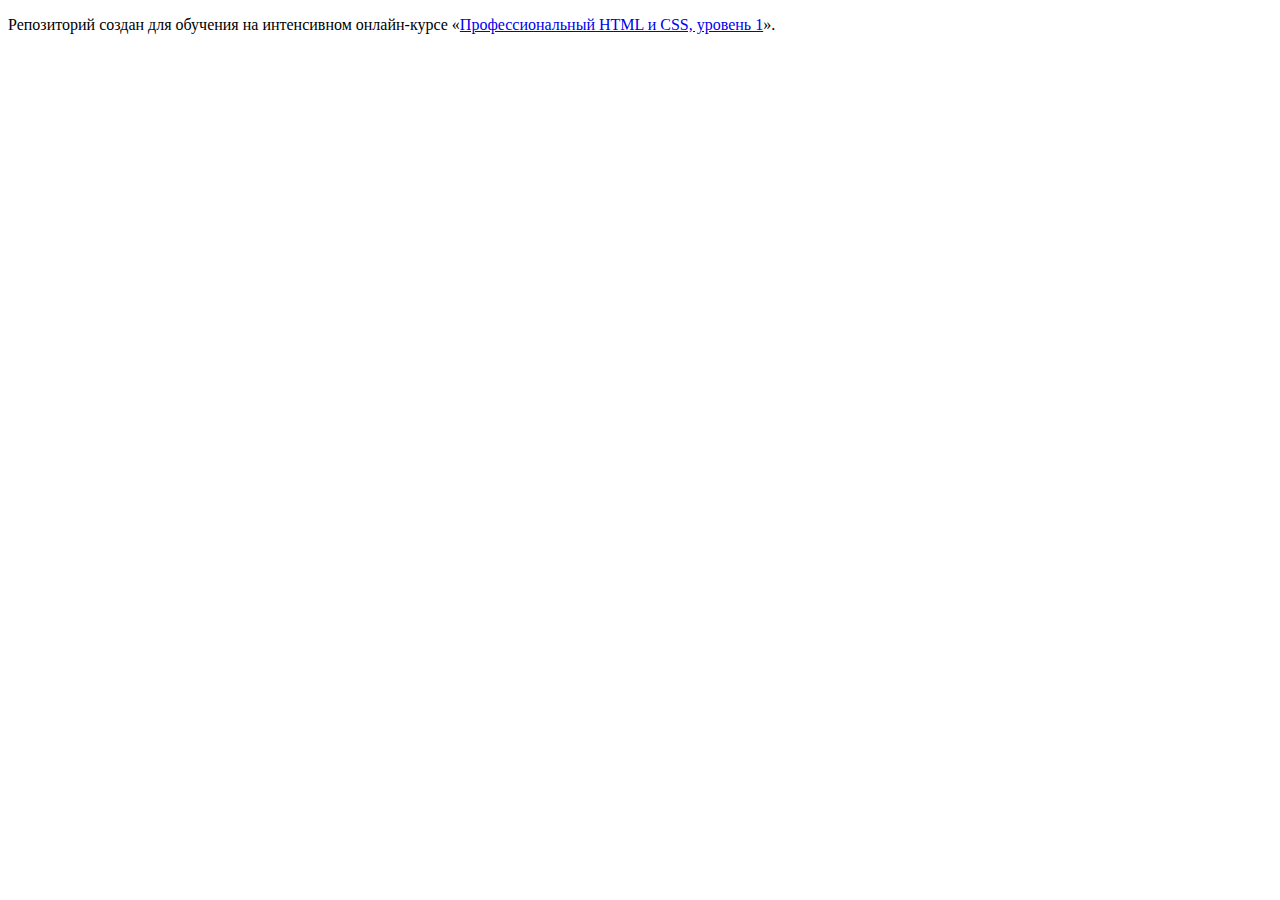
==== index.html @ 2c5495ec ":hatching_chick:" ====
<!DOCTYPE html>
<html lang="ru">
  <head>
    <meta charset="utf-8">
    <title>HTML Academy: Седона</title>
  </head>
  <body>

    <p>Репозиторий создан для обучения на интенсивном онлайн‑курсе «<a href="https://htmlacademy.ru/intensive/htmlcss">Профессиональный HTML и CSS, уровень 1</a>».</p>

  </body>
</html>
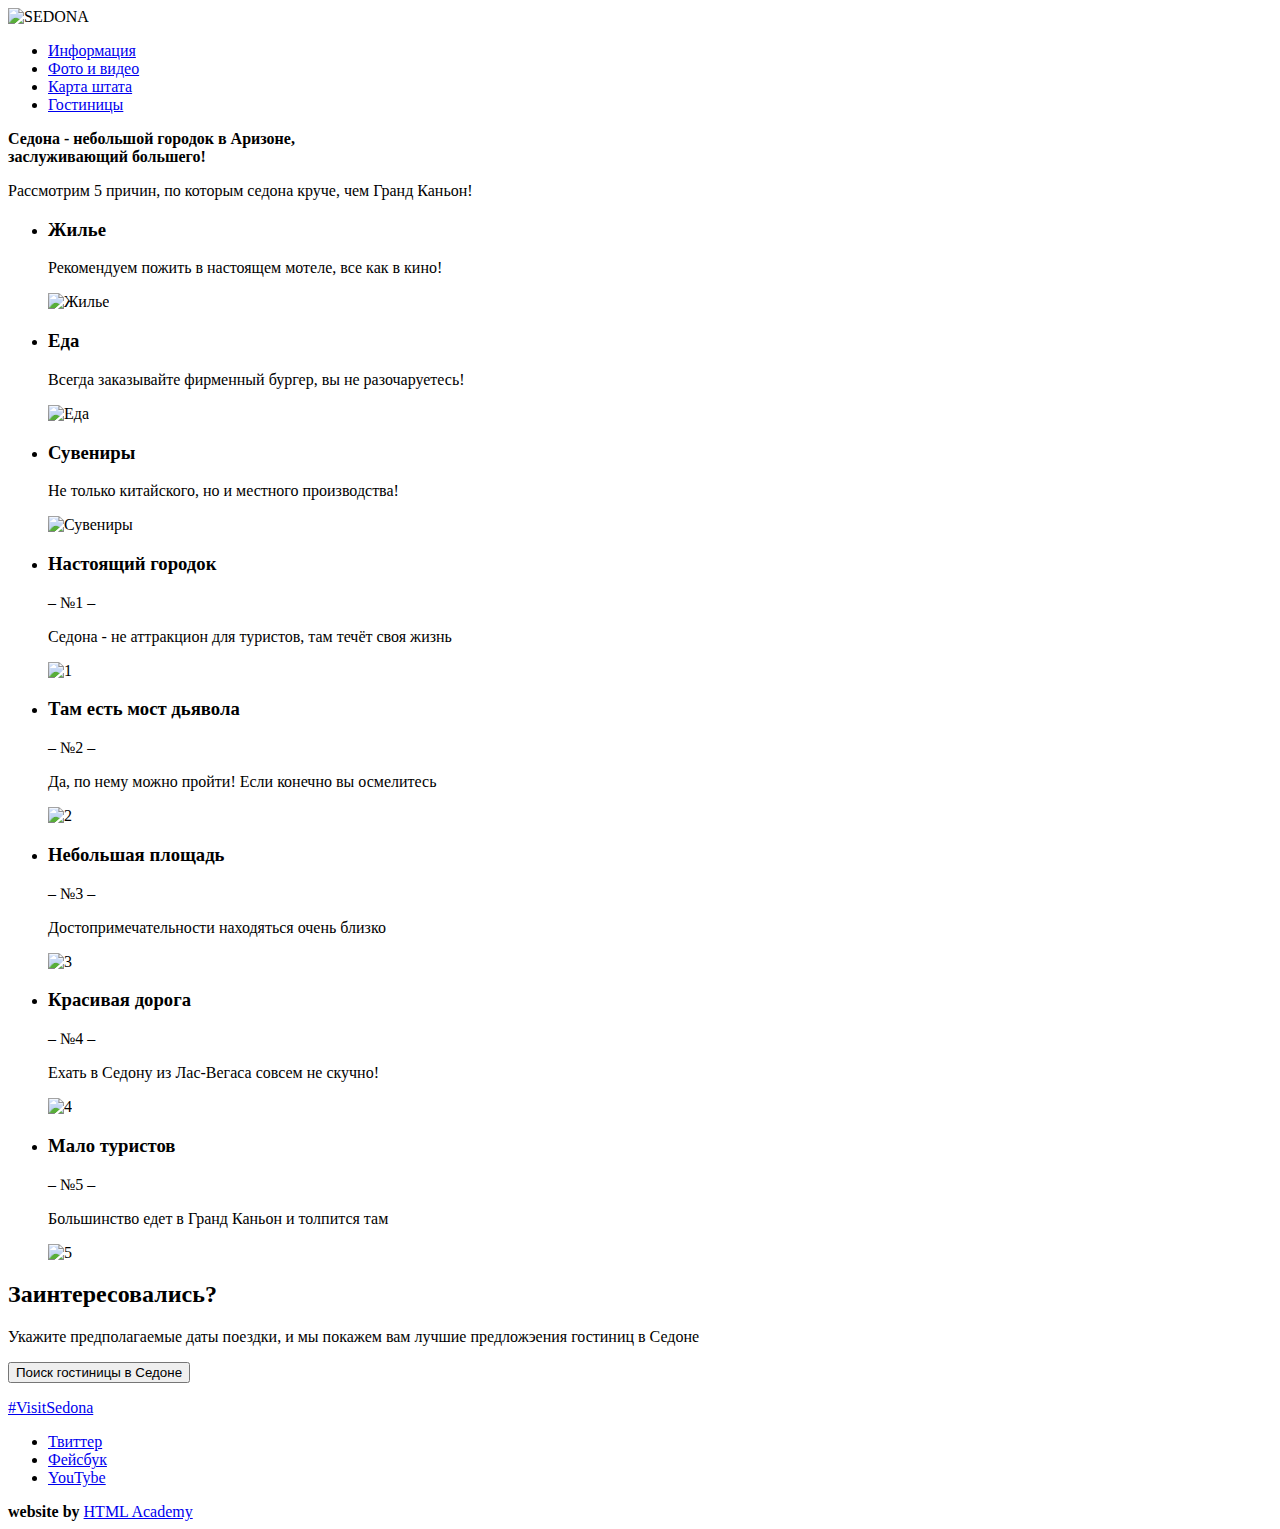
==== commit 26ab22ec: "#13 Начинаем разметку личного проекта" ====
--- a/index.html
+++ b/index.html
@@ -6,7 +6,107 @@
   </head>
   <body>
 
-    <p>Репозиторий создан для обучения на интенсивном онлайн‑курсе «<a href="https://htmlacademy.ru/intensive/htmlcss">Профессиональный HTML и CSS, уровень 1</a>».</p>
+    <header class="page-header">
+      <nav class="main-menu">
+        <a class="main-menu__logo">
+          <img src="http://placehold.it/150X100" width="150" height="100" alt="SEDONA">
+        </a>
+        <ul class="main-menu__list">
+          <li><a href="#">Информация</a></li>
+          <li><a href="#">Фото и видео</a></li>
+          <li><a href="#">Карта штата</a></li>
+          <li><a href="#">Гостиницы</a></li>
+        </ul>
+      </nav>
+    </header>
+
+    <main class="page-main">
+      <p><b>Седона - небольшой городок в Аризоне,<br>заслуживающий большего!</b></p>
+      <p>Рассмотрим 5 причин, по которым седона круче, чем Гранд Каньон!</p>
+
+      <section class="card">
+        <ul class="card__list">
+          <li class="card__item">
+            <h3>Жилье</h3>
+            <p>Рекомендуем пожить в настоящем мотеле, все как в кино!</p>
+            <img src="http://placehold.it/150X100" width="50" height="50" alt="Жилье">
+          </li>
+          <li class="card__item">
+            <h3>Еда</h3>
+            <p>Всегда заказывайте фирменный бургер, вы не разочаруетесь!</p>
+            <img src="http://placehold.it/150X100" width="50" height="50" alt="Еда">
+          </li>
+          <li class="card__item">
+            <h3>Сувениры</h3>
+            <p>Не только китайского, но и местного производства!</p>
+            <img src="http://placehold.it/150X100" width="50" height="50" alt="Сувениры">
+          </li>
+        </ul>
+      </section>
+
+      <section class="features">
+        <ul class="features__list">
+          <li class="feature__item">
+            <h3>Настоящий городок</h3>
+            <span>– №1 –</span>
+            <p>Седона - не аттракцион для туристов, там течёт своя жизнь</p>
+            <img src="http://placehold.it/150X100" width="150" height="100" alt="1">
+          </li>
+          <li class="feature__item">
+            <h3>Там есть мост дьявола</h3>
+            <span>– №2 –</span>
+            <p>Да, по нему можно пройти! Если конечно вы осмелитесь</p>
+            <img src="http://placehold.it/150X100" width="150" height="100" alt="2">
+          </li>
+          <li class="feature__item">
+            <h3>Небольшая площадь</h3>
+            <span>– №3 –</span>
+            <p>Достопримечательности находяться очень близко</p>
+            <img class="hidden" src="http://placehold.it/150X100" width="50" height="50" alt="3">
+          </li>
+          <li class="feature__item">
+            <h3>Красивая дорога</h3>
+            <span>– №4 –</span>
+            <p>Ехать в Седону из Лас-Вегаса совсем не скучно!</p>
+            <img class="hidden" src="http://placehold.it/150X100" width="50" height="50" alt="4">
+          </li>
+          <li class="feature__item">
+            <h3>Мало туристов</h3>
+            <span>– №5 –</span>
+            <p>Большинство едет в Гранд Каньон и толпится там</p>
+            <img class="hidden" src="http://placehold.it/150X100" width="50" height="50" alt="5">
+          </li>
+        </ul>
+      </section>
+
+
+      <section class="search-form">
+        <h2>Заинтересовались?</h2>
+        <p>Укажите предполагаемые даты поездки, и мы покажем вам лучшие предложэения гостиниц в Седоне</p>
+        <button class="button" type="button">Поиск гостиницы в Седоне</button>
+        <!-- Здесь будет форма -->
+        <div class="map">
+        </div>
+      </section>
+
+    </main>
+
+    <footer class="page-footer">
+      <p class="page-footer__contacts">
+        <a href="https://www.instagram.com/explore/tags/visitsedona/">#VisitSedona</a><br>
+      </p>
+      <div class="page-footer__social">
+        <ul class="social__list">
+          <li><a class="social__link" href="#">Твиттер</a></li>
+          <li><a class="social__link" href="#">Фейсбук</a></li>
+          <li><a class="social__link" href="#">YouTybe</a></li>
+        </ul>
+      </div>
+      <div class="page-footer__copyright">
+        <b>website by</b>
+        <a class="copyright__link" href="https://htmlacademy.ru">HTML Academy</a>
+      </div>
+    </footer>
 
   </body>
 </html>
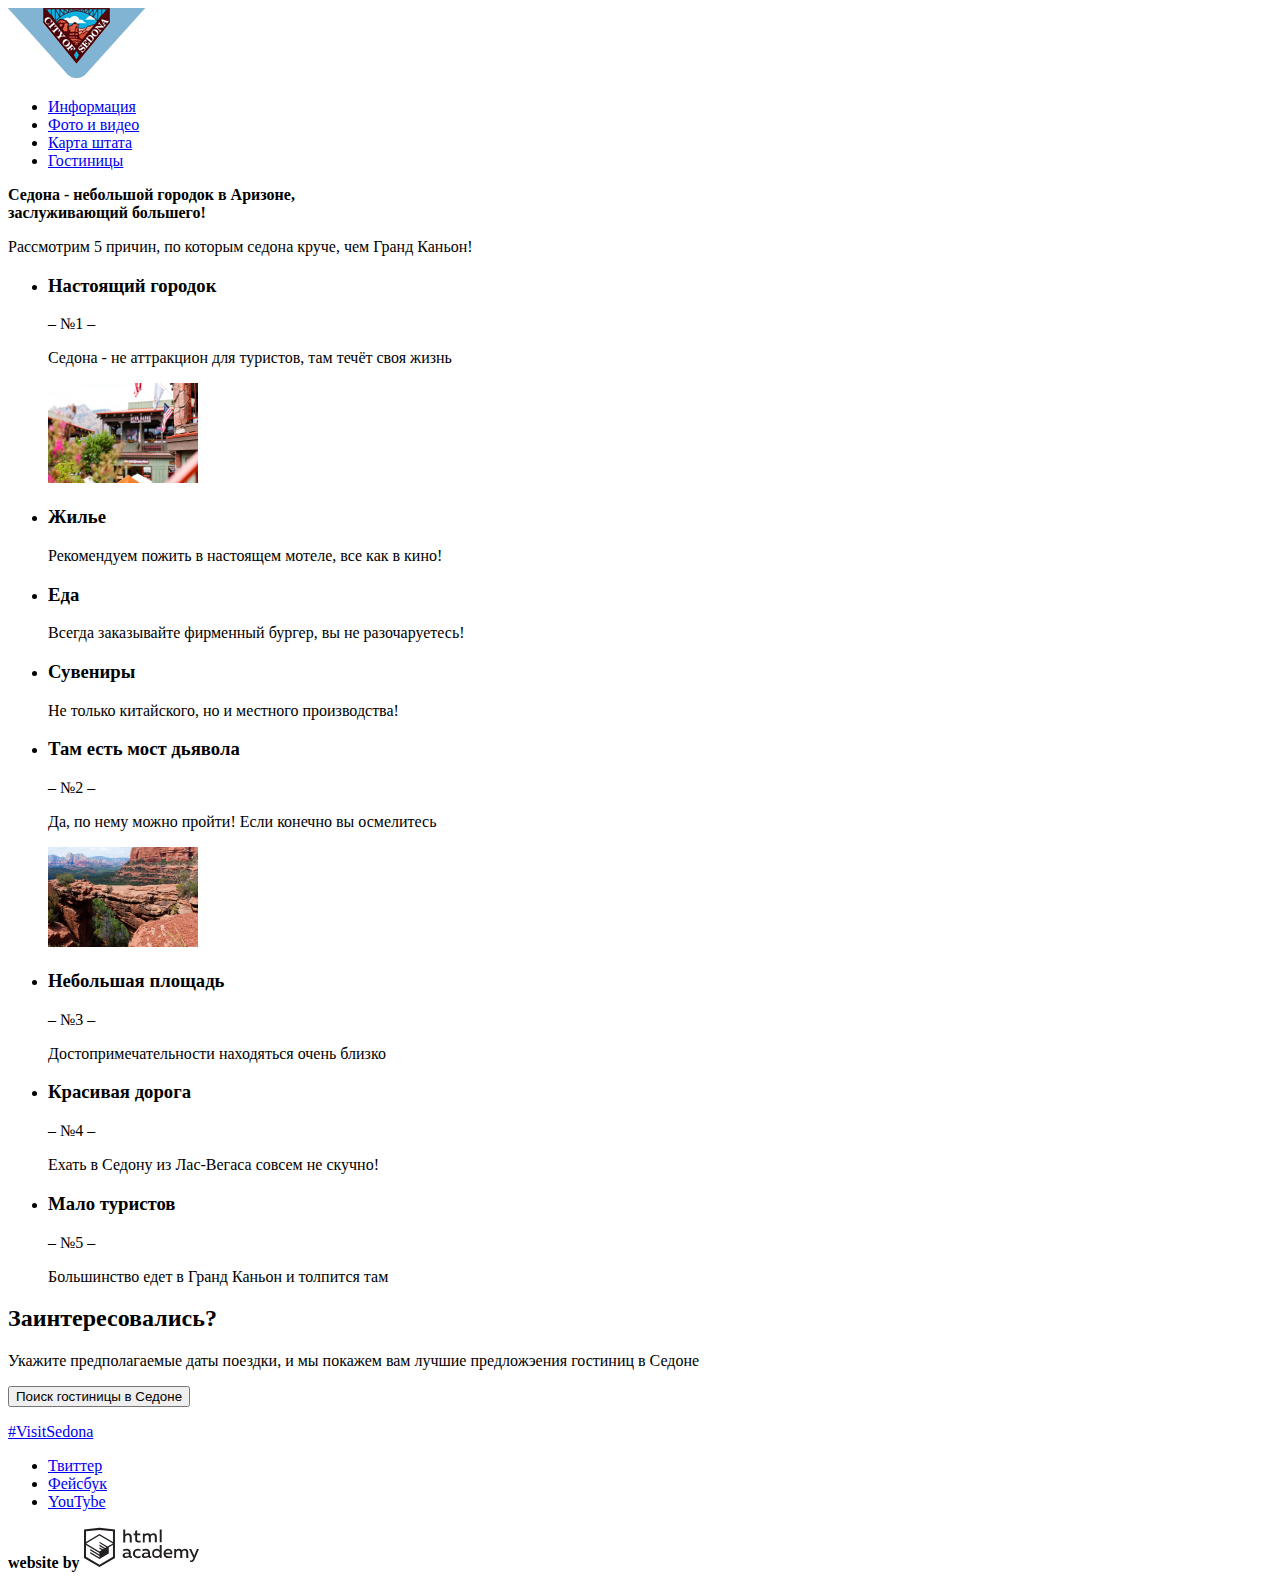
==== commit 6a539cb1: "Исправила ошибки разметки личного проекта" ====
--- a/index.html
+++ b/index.html
@@ -3,19 +3,20 @@
   <head>
     <meta charset="utf-8">
     <title>HTML Academy: Седона</title>
+    <link href="css/style.css" rel="stylesheet">
   </head>
   <body>
 
     <header class="page-header">
       <nav class="main-menu">
         <a class="main-menu__logo">
-          <img src="http://placehold.it/150X100" width="150" height="100" alt="SEDONA">
+          <img src="img/logo.png" alt="SEDONA">
         </a>
         <ul class="main-menu__list">
-          <li><a href="#">Информация</a></li>
-          <li><a href="#">Фото и видео</a></li>
-          <li><a href="#">Карта штата</a></li>
-          <li><a href="#">Гостиницы</a></li>
+          <li><a href="#features">Информация</a></li>
+          <li><a href="photo.html">Фото и видео</a></li>
+          <li><a href="#map">Карта штата</a></li>
+          <li><a href="catalog.html">Гостиницы</a></li>
         </ul>
       </nav>
     </header>
@@ -24,68 +25,66 @@
       <p><b>Седона - небольшой городок в Аризоне,<br>заслуживающий большего!</b></p>
       <p>Рассмотрим 5 причин, по которым седона круче, чем Гранд Каньон!</p>
 
+      <section class="features" id="features">
+        <ul class="features__list">
+          <li class="feature__item">
+            <h3>Настоящий городок</h3>
+            <span>– №1 –</span>
+            <p>Седона - не аттракцион для туристов, там течёт своя жизнь</p>
+            <img src="img/feature-1.jpg" width="150" height="100" alt="1">
+          </li>
+      </section>
+
       <section class="card">
         <ul class="card__list">
           <li class="card__item">
             <h3>Жилье</h3>
             <p>Рекомендуем пожить в настоящем мотеле, все как в кино!</p>
-            <img src="http://placehold.it/150X100" width="50" height="50" alt="Жилье">
           </li>
           <li class="card__item">
             <h3>Еда</h3>
             <p>Всегда заказывайте фирменный бургер, вы не разочаруетесь!</p>
-            <img src="http://placehold.it/150X100" width="50" height="50" alt="Еда">
           </li>
           <li class="card__item">
             <h3>Сувениры</h3>
             <p>Не только китайского, но и местного производства!</p>
-            <img src="http://placehold.it/150X100" width="50" height="50" alt="Сувениры">
           </li>
         </ul>
       </section>
 
-      <section class="features">
+      <section class="features" id="features">
         <ul class="features__list">
-          <li class="feature__item">
-            <h3>Настоящий городок</h3>
-            <span>– №1 –</span>
-            <p>Седона - не аттракцион для туристов, там течёт своя жизнь</p>
-            <img src="http://placehold.it/150X100" width="150" height="100" alt="1">
-          </li>
           <li class="feature__item">
             <h3>Там есть мост дьявола</h3>
             <span>– №2 –</span>
             <p>Да, по нему можно пройти! Если конечно вы осмелитесь</p>
-            <img src="http://placehold.it/150X100" width="150" height="100" alt="2">
+            <img src="img/feature-2.jpg" width="150" height="100" alt="2">
           </li>
           <li class="feature__item">
             <h3>Небольшая площадь</h3>
             <span>– №3 –</span>
             <p>Достопримечательности находяться очень близко</p>
-            <img class="hidden" src="http://placehold.it/150X100" width="50" height="50" alt="3">
           </li>
           <li class="feature__item">
             <h3>Красивая дорога</h3>
             <span>– №4 –</span>
             <p>Ехать в Седону из Лас-Вегаса совсем не скучно!</p>
-            <img class="hidden" src="http://placehold.it/150X100" width="50" height="50" alt="4">
           </li>
           <li class="feature__item">
             <h3>Мало туристов</h3>
             <span>– №5 –</span>
             <p>Большинство едет в Гранд Каньон и толпится там</p>
-            <img class="hidden" src="http://placehold.it/150X100" width="50" height="50" alt="5">
           </li>
         </ul>
       </section>
 
 
-      <section class="search-form">
+      <section class="search-form" >
         <h2>Заинтересовались?</h2>
         <p>Укажите предполагаемые даты поездки, и мы покажем вам лучшие предложэения гостиниц в Седоне</p>
         <button class="button" type="button">Поиск гостиницы в Седоне</button>
         <!-- Здесь будет форма -->
-        <div class="map">
+        <div class="map" id="map">
         </div>
       </section>
 
@@ -104,7 +103,9 @@
       </div>
       <div class="page-footer__copyright">
         <b>website by</b>
-        <a class="copyright__link" href="https://htmlacademy.ru">HTML Academy</a>
+        <a class="copyright__link" href="https://htmlacademy.ru/intensive/htmlcss">
+          <img src="img/logo-htmlacademy.svg" width="115" height="41" alt="htmlacademy">
+        </a>
       </div>
     </footer>
 
--- a/css/style.css
+++ b/css/style.css
@@ -0,0 +1,3 @@
+.copyright__link {
+  background: no-repeat url("img/logo-htmlacademy.svg");
+}
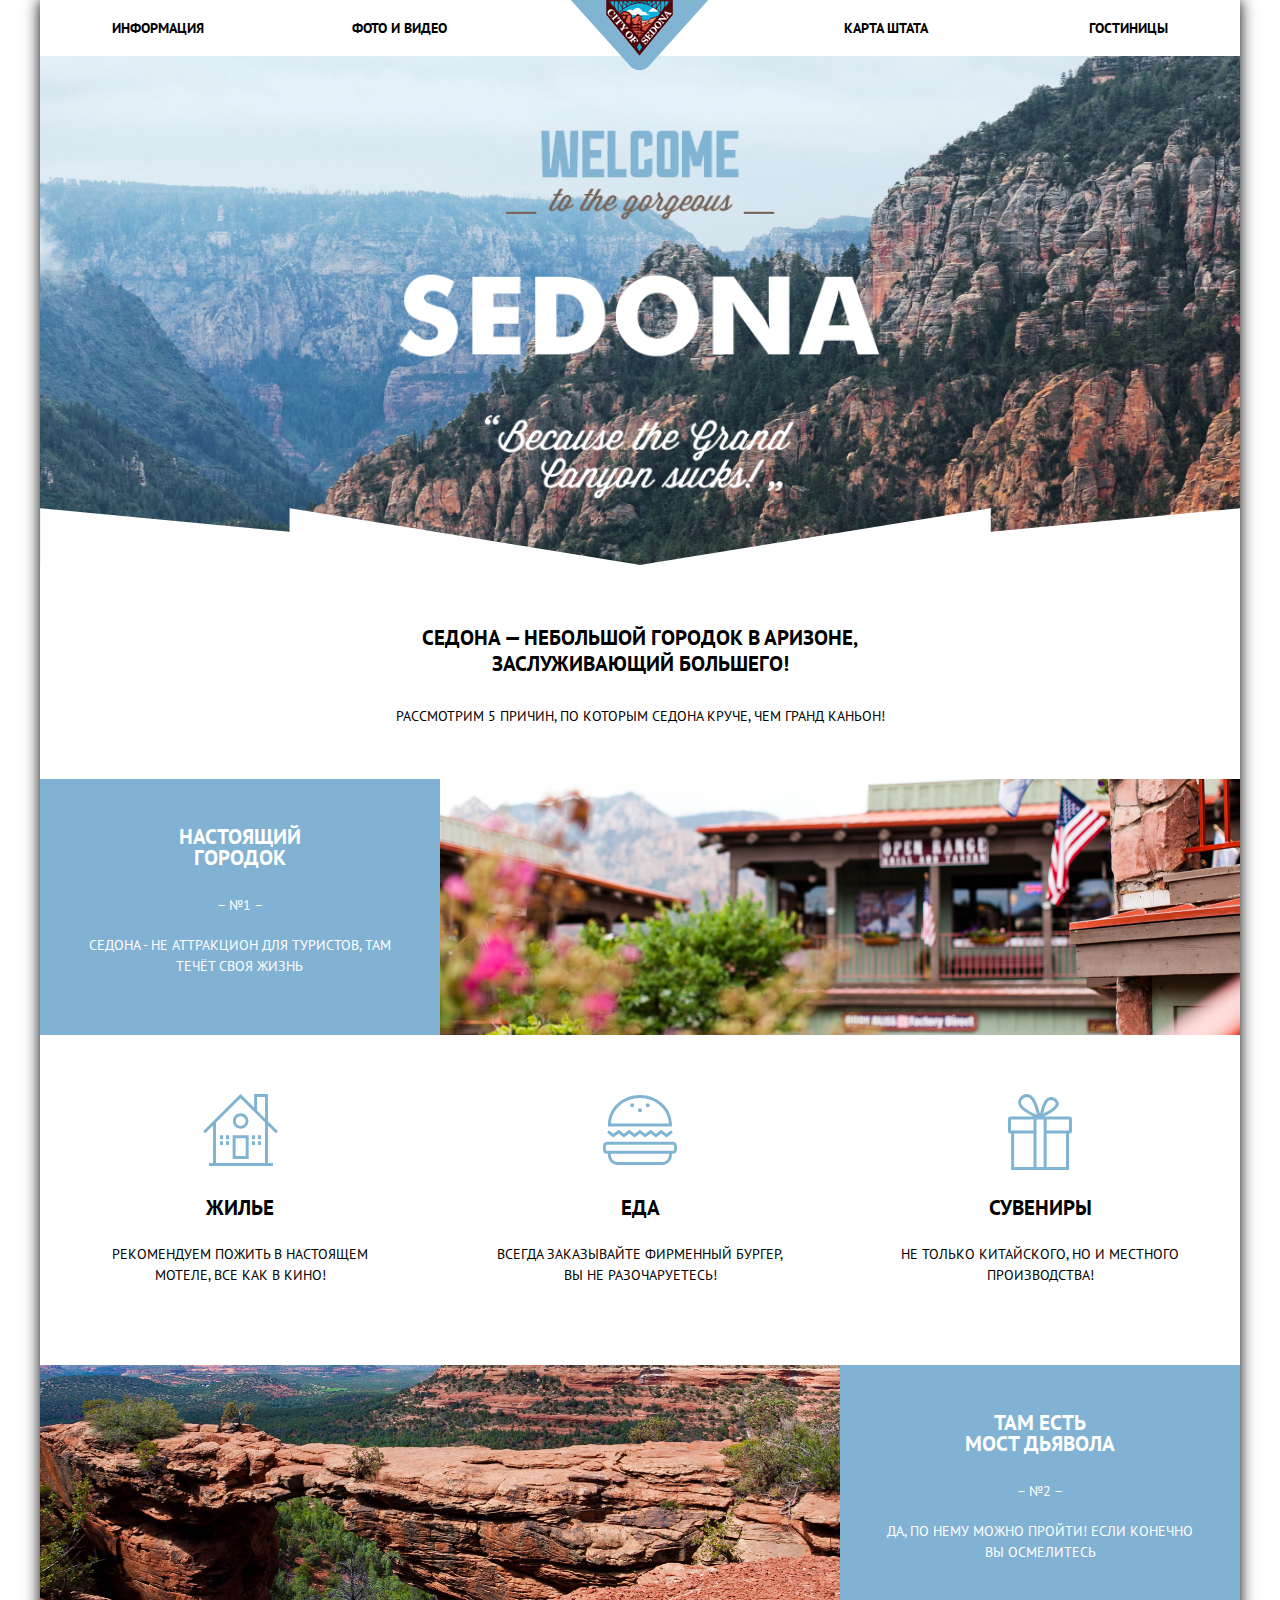
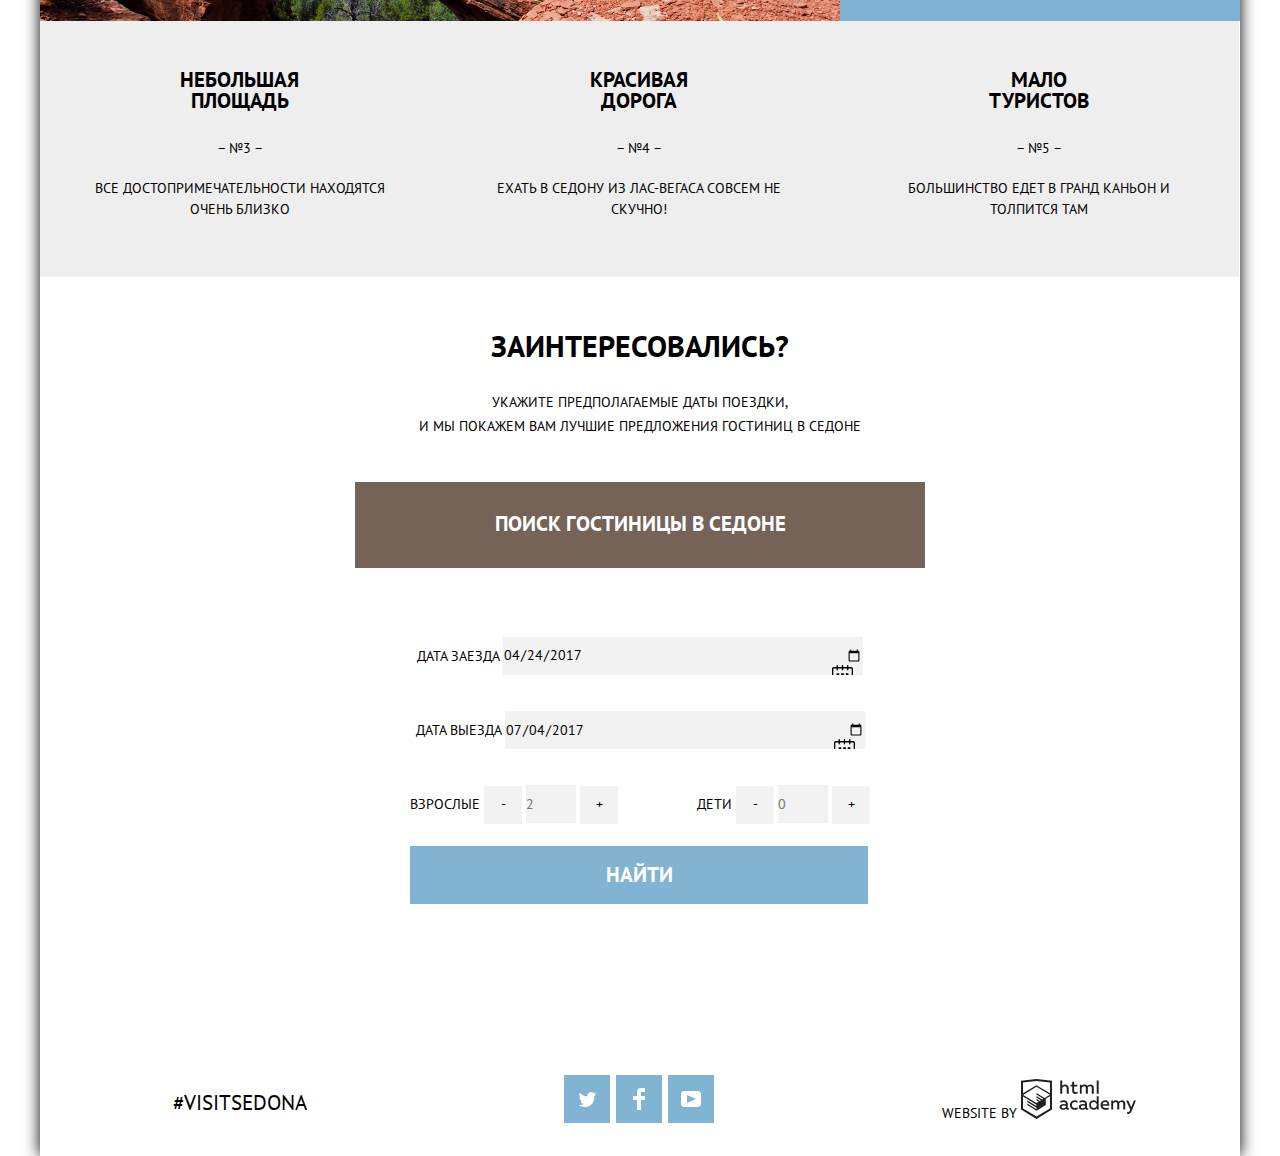
==== commit 0c444115: "Все изменения" ====
--- a/index.html
+++ b/index.html
@@ -3,6 +3,8 @@
   <head>
     <meta charset="utf-8">
     <title>HTML Academy: Седона</title>
+    <link href="https://fonts.googleapis.com/css?family=PT+Sans:400,700&amp;subset=cyrillic" rel="stylesheet">
+    <link href="css/normalize.css" rel="stylesheet">
     <link href="css/style.css" rel="stylesheet">
   </head>
   <body>
@@ -10,7 +12,7 @@
     <header class="page-header">
       <nav class="main-menu">
         <a class="main-menu__logo">
-          <img src="img/logo.png" alt="SEDONA">
+          <img src="img/logo.png" width="138" height="70" alt="SEDONA">
         </a>
         <ul class="main-menu__list">
           <li><a href="#features">Информация</a></li>
@@ -22,31 +24,34 @@
     </header>
 
     <main class="page-main">
-      <p><b>Седона - небольшой городок в Аризоне,<br>заслуживающий большего!</b></p>
-      <p>Рассмотрим 5 причин, по которым седона круче, чем Гранд Каньон!</p>
-
+      <div class="page-title">
+        <h2>Седона — небольшой городок в Аризоне,<br>заслуживающий большего!</h2>
+        <p>Рассмотрим 5 причин, по которым седона круче, чем Гранд Каньон!</p>
+      </div>
       <section class="features" id="features">
         <ul class="features__list">
           <li class="feature__item">
-            <h3>Настоящий городок</h3>
-            <span>– №1 –</span>
-            <p>Седона - не аттракцион для туристов, там течёт своя жизнь</p>
-            <img src="img/feature-1.jpg" width="150" height="100" alt="1">
+            <div class="feature__info">
+              <h2>Настоящий<br>городок</h2>
+              <span>– №1 –</span>
+              <p>Седона - не аттракцион для туристов, там течёт своя жизнь</p>
+            </div>
+            <img src="img/feature-1.jpg" width="66.7%" alt="1">
           </li>
       </section>
 
       <section class="card">
         <ul class="card__list">
           <li class="card__item">
-            <h3>Жилье</h3>
+            <h2>Жилье</h2>
             <p>Рекомендуем пожить в настоящем мотеле, все как в кино!</p>
           </li>
           <li class="card__item">
-            <h3>Еда</h3>
+            <h2>Еда</h2>
             <p>Всегда заказывайте фирменный бургер, вы не разочаруетесь!</p>
           </li>
           <li class="card__item">
-            <h3>Сувениры</h3>
+            <h2>Сувениры</h2>
             <p>Не только китайского, но и местного производства!</p>
           </li>
         </ul>
@@ -55,57 +60,89 @@
       <section class="features" id="features">
         <ul class="features__list">
           <li class="feature__item">
-            <h3>Там есть мост дьявола</h3>
-            <span>– №2 –</span>
-            <p>Да, по нему можно пройти! Если конечно вы осмелитесь</p>
-            <img src="img/feature-2.jpg" width="150" height="100" alt="2">
+            <div class="feature__info">
+              <h2>Там есть<br>мост дьявола</h2>
+              <span>– №2 –</span>
+              <p>Да, по нему можно пройти! Если конечно вы осмелитесь</p>
+            </div>
+            <img class="feature__img" src="img/feature-2.jpg" width="66.7%" alt="2">
           </li>
           <li class="feature__item">
-            <h3>Небольшая площадь</h3>
+            <h2>Небольшая<br>площадь</h2>
             <span>– №3 –</span>
-            <p>Достопримечательности находяться очень близко</p>
+            <p>Все достопримечательности находятся очень близко</p>
           </li>
           <li class="feature__item">
-            <h3>Красивая дорога</h3>
+            <h2>Красивая<br>дорога</h2>
             <span>– №4 –</span>
             <p>Ехать в Седону из Лас-Вегаса совсем не скучно!</p>
           </li>
           <li class="feature__item">
-            <h3>Мало туристов</h3>
+            <h2>Мало<br>туристов</h2>
             <span>– №5 –</span>
             <p>Большинство едет в Гранд Каньон и толпится там</p>
           </li>
         </ul>
       </section>
 
+      <section class="search-form" >
+        <div class="search-form__text">
+          <h1>Заинтересовались?</h1>
+          <p>Укажите предполагаемые даты поездки,<br>и мы покажем вам лучшие предложения гостиниц в Седоне</p>
+        </div>
+        <button class="search-button" type="button">Поиск гостиницы в Седоне</button>
+        <form class="popup-form" visually="hidden" action="https://echo.htmlacademy.ru" method="post">
+          <p class="popup-item">
+            <label for="arrival-date">Дата заезда</label>
+            <input id="arrival-date" type="date" name="arrival-date" value="2017-04-24">
+          </p>
+          <p class="popup-item">
+            <label for="departure-date">Дата выезда</label>
+            <input id="departure-date" type="date" name="departure-date" value="2017-07-04">
+          </p>
+          <p class="popup-item">
+            <label for="adult">Взрослые</label>
+            <input class="minus" type="button" value="-"></button>
+            <input id="adult" type="number" min="1" max="10" step="1" name="adilt" value="" placeholder="2">
+            <input class="plus" type="button" value="+"></button>
+          </p>
+          <p class="popup-item">
+            <label for="children">Дети</label>
+            <input class="minus" type="button" value="-"></button>
+            <input id="children" type="number" min="1" max="10" step="1" name="children" value="" placeholder="0">
+            <input class="plus" type="button" value="+"></button>
+          </p>
+          <button class="popup-button" type="submit">Найти</button>
+        </form>
+        <div class="map" id="map">
+          <iframe src="https://www.google.com/maps/embed?pb=!1m10!1m8!1m3!1d31148.332630300483!2d-111.81443131085882!3d34.85459011948342!3m2!1i1024!2i768!4f13.1!5e0!3m2!1sru!2sru!4v1530979701975" width="100%" height="475" frameborder="0" style="border:0" allowfullscreen></iframe>
+        </div>
 
-      <section class="search-form" >
-        <h2>Заинтересовались?</h2>
-        <p>Укажите предполагаемые даты поездки, и мы покажем вам лучшие предложэения гостиниц в Седоне</p>
-        <button class="button" type="button">Поиск гостиницы в Седоне</button>
-        <!-- Здесь будет форма -->
-        <div class="map" id="map">
-        </div>
       </section>
+
+      <section class="popup">
+
+
+      <section>
+
+
 
     </main>
 
     <footer class="page-footer">
-      <p class="page-footer__contacts">
+      <p class="page-footer__item contacts">
         <a href="https://www.instagram.com/explore/tags/visitsedona/">#VisitSedona</a><br>
       </p>
-      <div class="page-footer__social">
+      <div class="page-footer__item social">
         <ul class="social__list">
-          <li><a class="social__link" href="#">Твиттер</a></li>
-          <li><a class="social__link" href="#">Фейсбук</a></li>
-          <li><a class="social__link" href="#">YouTybe</a></li>
+          <li><a class="social__link link-tw" href="#"></a></li>
+          <li><a class="social__link link-fb" href="#"></a></li>
+          <li><a class="social__link link-yt" href="#"></a></li>
         </ul>
       </div>
-      <div class="page-footer__copyright">
-        <b>website by</b>
-        <a class="copyright__link" href="https://htmlacademy.ru/intensive/htmlcss">
-          <img src="img/logo-htmlacademy.svg" width="115" height="41" alt="htmlacademy">
-        </a>
+      <div class="page-footer__item copyright">
+        <span>website by</span>
+        <a class="copyright__link" href="https://htmlacademy.ru/intensive/htmlcss"><img src="img/logo-htmlacademy.svg" width="115" height="41" alt="htmlacademy"></a>
       </div>
     </footer>
 
--- a/css/style.css
+++ b/css/style.css
@@ -1,3 +1,655 @@
-.copyright__link {
-  background: no-repeat url("img/logo-htmlacademy.svg");
-}
+html {
+}
+
+body {
+  margin: 0 auto;
+  padding: 0;
+  font-family: "PT Sans", Arial, sans-serif;
+  font-size: 14px;
+  line-height: 26px;
+  color: #000000;
+  text-transform: uppercase;
+  text-align: center;
+  background-color: #ffffff;
+  box-shadow: 0px 0px 15px 0px #000000;
+  min-width: 768px;
+  max-width: 1200px;
+}
+
+a {
+  text-decoration: none;
+}
+li {
+  list-style: none;
+}
+img {
+  max-width: 100%;
+  height: auto;
+}
+.page-header {
+  background:
+        no-repeat url("../img/logo-bg-txt.png") center 130px,
+        no-repeat url("../img/bg-z.png") bottom,
+        no-repeat url("../img/logo-bg.jpg") 0 -25px;
+  background-size: 40%, 100%, 1200px auto;
+  height: 565px;
+}
+.main-menu {
+  background-color: #ffffff;
+}
+.main-menu__logo {
+  position: absolute;
+  height: 0;
+  left: 0;
+  right: 0;
+}
+.main-menu__list {
+  display: flex;
+  flex-direction: row;
+  justify-content: space-evenly;
+  margin: 0;
+  padding: 15px 0;
+  font-weight: bold;
+}
+.main-menu__list li {
+  width: 20%;
+}
+.main-menu__list a {
+  color: #000000;
+}
+.main-menu__list a:hover {
+  color: #81b3d2;
+}
+.main-menu__list a:active {
+  color: #b2b2b2;
+}
+.link-active a {
+  color: #766357;
+}
+.main-menu__list li:first-child {
+  margin-left: 6%;
+}
+.main-menu__list li:first-child,
+.main-menu__list li:nth-child(2) {
+  text-align: left;
+}
+.main-menu__list li:last-child,
+.main-menu__list li:nth-child(3) {
+  text-align: right;
+}
+.main-menu__list li:nth-child(2) {
+  margin-right: auto;
+}
+.main-menu__list li:last-child {
+  margin-right: 6%;
+}
+
+.page-title  {
+  margin: 60px 0 50px;
+}
+.page-title p {
+  margin: 26px;
+}
+.card__list {
+  display: flex;
+  flex-direction: row;
+  justify-content: space-around;
+  line-height: 21px;
+  margin: 0;
+  padding: 0;
+}
+.card__item {
+  width: 33%;
+  padding: 145px 50px 65px 50px;
+}
+.card__item h2 {
+  margin-bottom: 26px;
+}
+.card__item:first-child {
+  background: no-repeat url("../img/icon-1.svg") 50% 23%;
+}
+.card__item:nth-child(2) {
+  background: no-repeat url("../img/icon-3.svg") 50% 23%;
+}
+.card__item:last-child {
+  background: no-repeat url("../img/icon-2.svg") 50% 23%;
+}
+.features__list {
+  display: flex;
+  flex-direction: row;
+  flex-wrap: wrap;
+  line-height: 21px;
+  padding: 0;
+  margin: 0;
+}
+.feature__item {
+  max-height: 256px;
+  margin: 0;
+}
+.feature__img {
+  order: -1;
+}
+.feature__item:first-child {
+  display: flex;
+  flex-direction: column;
+  justify-content: center;
+  flex-wrap: wrap;
+  width: 100%;
+  overflow: hidden;
+}
+.feature__info {
+  width: 33.3%;
+  background-color: #82b2d3;
+  color: #ffffff;
+}
+.feature__info h2 {
+  padding: 30px 0 10px;
+}
+.feature__info p {
+  padding: 5px 45px 45px;
+}
+.feature__item:nth-child(n+2) {
+  background-color: #eeeeee;
+  width: 33.3%;
+}
+.feature__item:nth-child(n+2) h2 {
+  padding: 30px 0 10px;
+}
+.feature__item:nth-child(n+2) p {
+  padding: 5px 50px 45px;
+}
+.search-form__text {
+  padding: 30px;
+}
+.search-form h1 {
+  font-weight: bold;
+  font-size: 30px;
+  line-height: 36px;
+  margin-bottom: 26px;
+}
+.search-form p {
+  line-height: 24px;
+}
+.search-button {
+  display: inline-block;
+  position: relative;
+  width: 570px;
+  height: 86px;
+  font-size: 21px;
+  font-weight: bold;
+  color: #ffffff;
+  text-transform: uppercase;
+  background-color: #766357;
+  text-align: center;
+  border: none;
+}
+.search-button:hover {
+  background-color: #604e43;
+}
+.search-button:active {
+  background-color: #503e33;
+  color: #857871;
+}
+.search-form .button:hover {
+  background-color: #604e43;
+}
+.search-form .button:active {
+  background-color: #503e33;
+  color: #857871;
+}
+.popup-form {
+  position: absolute;
+  background-color: #ffffff;
+  width: 460px;
+  height: 290px;
+  padding: 55px;
+  left: calc(50% - 285px);
+  display: flex;
+  flex-wrap: wrap;
+  justify-content: space-between;
+}
+.popup-item:first-child, .popup-item:nth-child(2) {
+  width: 100%;
+}
+.popup-button {
+  display: inline-block;
+  width: 458px;
+  height: 58px;
+  font-size: 21px;
+  font-weight: bold;
+  color: #ffffff;
+  text-transform: uppercase;
+  background-color: #81b3d2;
+  text-align: center;
+  border: none;
+}
+.popup-button:hover {
+  background-color: #669ec0;
+}
+.popup-button:active {
+  background-color: #5496bd;
+  color: #88b6d1;
+}
+.popup-item input {
+  position: relative;
+  height: 38px;
+  background-color: #f2f2f2;
+  border: none;
+  list-style: none;
+  margin: 0;
+  padding: 0;
+}
+.popup-item input:hover {
+  background-color: #ebebeb;
+}
+.popup-item input:active {
+  background-color: #ffffff;
+  border: 2px solid #e5e5e5;
+}
+.popup-item input[type="date"] {
+  width: 360px;
+}
+.popup-item input[type="number"] {
+  width: 50px;
+}
+.popup-item input[type="date"]::after {
+  content: "";
+  display: block;
+  position: absolute;
+  width: 21px;
+  height: 22px;
+  background-image: url("../img/calendar.svg");
+  right: 10px;
+}
+.popup-item input[type="button"] {
+  margin: 0;
+  padding: 0;
+  width: 38px;
+  height: 38px;
+}
+.catalog-page .page-header {
+  background: no-repeat url("../img/logo-bg-blur.jpg") 0 center;
+  background-size: 1200px auto;
+  height: 272px;
+}
+.form__search {
+  display: flex;
+  flex-direction: row;
+  justify-content: space-around;
+  margin: 0 6%;
+}
+.form__search fieldset {
+  border: none;
+  color: #ffffff;
+  margin: 25px 20px;
+  padding: 0;
+  line-height: 21px;
+  margin-top: 30px;
+}
+.form__search legend {
+  font-size: 16px;
+  text-align: left;
+}
+.form__search li {
+  margin: 15px;
+}
+.advantage  {
+  width: 240px;
+}
+.type {
+  flex-grow: 1;
+}
+.price {
+  align-items: flex-end;
+}
+.form__search ul {
+  margin: 0;
+  list-style: none;
+  display: flex;
+  flex-direction: column;
+  align-items: flex-start;
+}
+.item-checkbox__label {
+    position: relative;
+    cursor: pointer;
+}
+.visually-hidden {
+  display: none;
+}
+.item-checkbox__label {
+  display: block;
+  position: relative;
+}
+.item-checkbox__label::before {
+    content: "";
+    position: absolute;
+    top: 0;
+    left: -44px;
+    z-index: 1;
+    width: 23px;
+    height: 23px;
+    background-image: url("../img/checkbox-off.svg");
+}
+.item-checkbox__control:checked + .item-checkbox__label::before {
+    content: "";
+    position: absolute;
+    top: 0;
+    left: -44px;
+    z-index: 1;
+    width: 23px;
+    height: 23px;
+    background-image: url("../img/checkbox-on.svg");
+}
+.sorting {
+  display: flex;
+  flex-direction: row;
+  justify-content: space-around;
+  align-items: baseline;
+  font-size: 12px;
+  line-height: 18px;
+  padding: 13px 6%;
+  border-bottom: 1px solid #e5e5e5;
+}
+.sorting h2 {
+  font-size: 21px;
+  line-height: 26px;
+}
+.sorting p {
+  padding: 0 30px;
+}
+.sorting-type {
+  display: flex;
+  flex-direction: row;
+  flex-grow: 1;
+}
+.sorting-type li {
+  width: 100px;
+}
+.sorting-type a {
+  color: #cacaca;
+}
+.sorting-type a:hover {
+  color: #81b3d2;
+}
+.sorting-type a:active {
+  color: #000000;
+}
+.sorting-arrow {
+  display: flex;
+  margin: 0;
+}
+.arrow {
+  background-color: #cacaca;
+  display: block;
+  content: "";
+  width: 20px;
+  height: 20px;
+}
+.arrow:hover {
+  background-color: #000000;
+}
+.arrow:active {
+  background-color: #81b3d2;
+}
+.arrow-up {
+  background: no-repeat url("../img/icon-up-dir.svg") 50% 50%;
+  top: 25px;
+  right: 50px;
+}
+.arrow-down {
+  background: no-repeat url("../img/icon-down-dir.svg") 50% 50%;
+  top: 25px;
+  right: 75px;
+}
+.arrow:focus {
+  background-color: #000000;
+}
+.arrow:active, .arrow:hover {
+  background-color: #81b3d2;
+}
+.catalog__item {
+  padding: 0 6%;
+}
+.catalog__list {
+  display: flex;
+  flex-direction: column;
+  margin: 0;
+  padding: 0;
+}
+.hotel {
+  display: flex;
+  flex-direction: row;
+  justify-content: space-around;
+  border-bottom: 1px solid #e5e5e5;
+  padding: 30px 0 22px;
+}
+.hotel-content {
+  flex-grow: 1;
+  display: flex;
+  flex-direction: row;
+  flex-wrap: wrap;
+  align-self: stretch;
+  margin-left: 30px;
+  text-align: left;
+  line-height: 21px;
+}
+.hotel__title {
+  flex-basis: 100%;
+  font-size: 21px;
+  margin: 0;
+}
+.hotel p {
+  margin: 0;
+  font-size: 14px;
+  }
+.hotel__type {
+  width: 120px;;
+  }
+.hotel__price {
+  flex-basis: 75%;
+}
+.hotel__detail {
+  display: block;
+  text-transform: uppercase;
+  height: 28px;
+  width: 110px;
+  color: #ffffff;
+  background-color: #81b3d2;
+  font-weight: bold;
+  text-align: center;
+  border: none;
+  margin-right: 10px;
+}
+.hotel__booking {
+  display: block;
+  text-transform: uppercase;
+  color: #ffffff;
+  height: 28px;
+  width: 142px;
+  background-color: #766357;
+  font-weight: bold;
+  text-align: center;
+  border: none;
+}
+.hotel__detail:hover {
+  background-color: #669ec0;
+}
+.hotel__detail:active {
+  color: #88b6d1;
+  background-color: #5496bd;
+}
+.hotel__booking:hover {
+  background-color: #604e43;
+}
+.hotel__booking:active {
+  color: #857871;
+  background-color: #503e33;
+}
+.hotel-rating {
+  display: flex;
+  flex-direction: column;
+  justify-content: space-between;
+  align-items: flex-end;
+}
+.hotel-rating span {
+  content: "";
+  display: block;
+  width: 18px;
+  height: 17px;
+  background: no-repeat url("../img/star.svg");
+}
+.hotel-rating p {
+  background-color: #f2f2f2;
+}
+.filter-range-title {
+  margin-bottom: 9px;
+  font-weight: 600;
+  font-size: 16px;
+  line-height: 21px;
+}
+.price-controls {
+  position: relative;
+  height: 36px;
+  margin-bottom: 20px;
+  font-size: 0;
+  border: 2px solid #ffffff;
+  border-radius: 2px;
+}
+.price-controls::after {
+  content: "";
+  position: absolute;
+  top: 50%;
+  left: 50%;
+  width: 2px;
+  height: 22px;
+  background: #ffffff;
+  transform: translate(-50%, -50%);
+}
+.price-controls label {
+  display: inline-block;
+  font-size: 14px;
+  line-height: 38px;
+  vertical-align: top;
+  cursor: pointer;
+}
+.price-controls .min-price,
+.price-controls .max-price {
+  width: 40%;
+  padding: 0 10px;
+}
+.price-controls input {
+  width: 40%;
+  margin: 0;
+  color: inherit;
+  font: inherit;
+  background: none;
+  border: none;
+}
+.range-controls {
+  position: relative;
+  margin-bottom: 32px;
+}
+.range-controls .scale {
+  height: 2px;
+  background: rgba(255, 255, 255, 0.3);
+}
+.range-controls .bar {
+  width: 80%;
+  height: 2px;
+  background: #ffffff;
+}
+.range-toggle {
+  position: absolute;
+  top: -9px;
+  width: 4px;
+  height: 4px;
+  background: #ababab;
+  border: 8px solid #ffffff;
+  border-radius: 50%;
+  box-shadow: 0 2px 1px 0 rgba(0, 1, 1, 0.2);
+  cursor: pointer;
+}
+.range-toggle:hover {
+  background: #1c4f80;
+}
+.range-toggle-min {
+  left: 0;
+}
+.range-toggle-max {
+  left: 80%;
+}
+.btn-transparent {
+  display: block;
+  margin: 0 auto;
+  padding: 6px 35px;
+  font-size: 14px;
+  line-height: 20px;
+  color: #ffffff;
+  text-transform: uppercase;
+  background: transparent;
+  border: 2px solid #ffffff;
+  border-radius: 2px;
+  cursor: pointer;
+}
+.btn-transparent:hover {
+  color: #000000;
+  background: #ffffff;
+}
+
+.page-footer {
+  display: flex;
+  flex-direction: row;
+  align-items: center;
+  height: 105px;
+  background-color: #ffffff;
+}
+.page-footer__item {
+  width: 33.3%;
+}
+.contacts {
+  font-size: 21px;
+}
+.contacts a, .copyright__link a, .hotel__title a {
+  color: #000000;
+}
+.contacts a:hover, .copyright__link a:hover, .hotel__title a:hover {
+  color: #81b3d2;
+}
+.contacts a:active, .copyright__link a:active, .hotel__title a:active {
+  color: #bdbbbc;
+}
+
+.social__list {
+  display: flex;
+  flex-direction: row;
+  justify-content: center;
+  padding: 0;
+}
+.social__link {
+  display: inline-block;
+  content: "";
+  width: 46px;
+  height: 48px;
+  margin-right: 6px;
+  color: #ffffff;
+  background-color: #81b3d2;
+  background-position: center;
+  background-repeat: no-repeat;
+}
+.social__link:hover {
+  background-color: #669ec0;
+}
+.social__link:active {
+  background-color: #5496bd;
+}
+
+.link-tw {
+  background-image: url("../img/twitter.svg");
+}
+.link-fb {
+  background-image: url("../img/fb-icon.svg");
+}
+.link-yt {
+  background-image: url("../img/youtube.svg");
+  margin-right: 0;
+}
